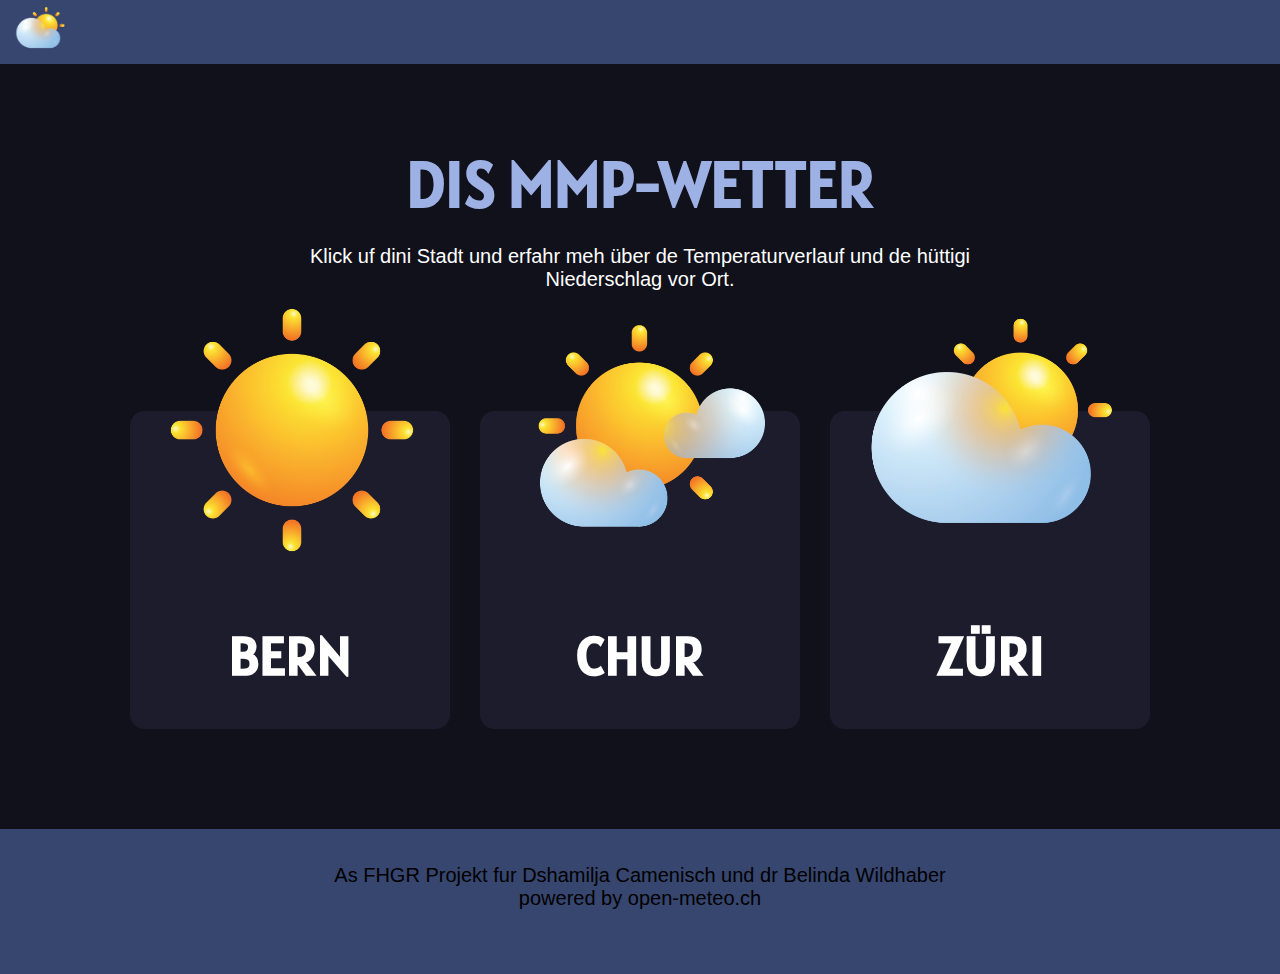
==== index.html @ 7a913421 "Finish Detail" ====
<!DOCTYPE html>
<html lang="en">

<head>
    <meta charset="UTF-8">
    <meta name="viewport" content="width=device-width, initial-scale=1.0">
    <title>Document</title>
    <link rel="stylesheet" href="css/style.css">
    <link rel="preconnect" href="https://fonts.googleapis.com">
    <link rel="preconnect" href="https://fonts.gstatic.com" crossorigin>
    <link href="https://fonts.googleapis.com/css2?family=Alatsi&display=swap" rel="stylesheet">
</head>

<body>
    <header>
        <div classs="menuline">
            <a href="index.html">
            <img src="links/wmo_3.png" class="menuicon" alt="Logo von der Website" width="60px" style="margin-left: 10px;">
            </a>
        </div>
    </header>
   
    <div class="hero">
        <div class="herotext">
            <h1>DIS MMP-WETTER</h1>
            <p class="text1">Klick uf dini Stadt und erfahr meh über de Temperaturverlauf
                und de hüttigi Niederschlag vor Ort.</p>
        </div>
  

        <div class="wetteranzeige">

        <a href="detail.html?city=Bern" class="box-link">
             <div class="box">
                <img src="links/wmo_1.png" id="iconBern" class="icon1">
                <div class="gradanzeige">
                    <p id="temperatureBern"></p>
                </div>
                <div class="ortanzeige">
                    <h2>BERN</h2>
                </div>
            </div>
        </a>

            <a href="detail.html?city=Chur" class="box-link">
            <div class="box">
                <img src="links/wmo_2.png" id="iconChur" class="icon2">
                <div class="gradanzeige">
                    <p id="temperatureChur"></p>
                </div>
                <div class="ortanzeige">
                    <h2>CHUR</h2>
                </div>
            </div>
            </a>

            <a href="detail.html?city=Züri" class="box-link">
            <div class="box">
                <img src="links/wmo_3.png" id="iconZuerich" class="icon3">
                <div class="gradanzeige">
                    <p id="temperatureZuerich"></p>
                </div>
                <div class="ortanzeige">
                    <h2>ZÜRI</h2>
                </div>
            </div>
            </a>
        </div>

    <footer>
        <p class="text2">As FHGR Projekt fur Dshamilja Camenisch und dr Belinda Wildhaber
            <br>
            powered by open-meteo.ch
        </p>
    </footer>
    <body>
        <script src="./scripts/currentWeatherView.js"></script>
    </body>
</body>

</html>
---- css/style.css ----
/*Farbcodebestimmung*/
:root {
    --black: #000000; /*für Schrift im Footer*/
    --dark-gray: #372e2e; /*weiss nicht für was, wird in Figma aufgelistet*/
    --background-blue: #11111b; /*für Hintergrund*/
    --box-blue: #1c1c2c; /*für Box im Hintergrund*/
    --header-blue: #37466f; /*für Header und Footer*/
    --light-blue: #9eb1e4; /*für Grad Zahl und Titelschrift*/
    --white: #FFFFFF; /*für Standort und Text unter dem Titel*/
}

header {
    width: 100%;
    background-color: var(--header-blue);
    margin: 0;
}

h1 {
    font-family: "Alatsi", sans-serif;
    font-size: 64px;
    /* font-weight: 400; bestimmt die dicke der Schrift */
    font-style: normal;
    color: var(--light-blue);
    margin-bottom: 10px;
}

body {
    background-color: var(--background-blue);
    margin: 0;
    padding: 0;
}

.text1 {
    font-family: "Inter", sans-serif;
    font-size: 20px;
    /*font-weight: 400;*/
    font-style: regular;
    color: var(--white);
}

.text2 {
    font-family: "Inter", sans-serif;
    font-size: 20px;
    /*font-weight: 400;*/
    font-style: regular;
    color: var(--black);
}

.gradanzeige p {
    font-family: "Alatsi", sans-serif;
    font-size: 96px;
    /* font-weight: 400; bestimmt die dicke der Schrift */
    font-style: normal;
    color: var(--light-blue);
    margin: 0;
    padding: 0;
}

.ortanzeige {
    font-family: "Alatsi", sans-serif;
    font-size: 36px;
    /* font-weight: 400; bestimmt die dicke der Schrift */
    font-style: normal;
    color: var(--white);
    line-height: 1;
}

div {
    display: block;
    unicode-bidi: isolate;
}

.menuline {
    width: 100%;
    background-color: var(--dark-blue);
    padding: 5px 5px 5px 10px;
    box-sizing: border-box;
}
.menuicon:hover {
    transform: scale(0.5);
    transition: transform 0.3s ease;
}

.hero {
    background-color: var(--gray-blue);
    padding-top: 4vh;
    text-align: center;
}

.herotext {
    margin: auto;
    max-width: 700px;
}

/*Anzeige Wetter, Temperatur, Standort*/
.wetteranzeige {
    display: grid;
    grid-template-columns: 320px 320px 320px;
    grid-gap:30px;
    justify-content: center;
}

.box {
    background: var(--box-blue);
    border-radius: 14px;
    border: 1px solid var(--box-blue);
    display: flex;
    align-items: center;
    justify-content: center;
    flex-direction: column;
    color: var(--white);
    margin-top: 100px;
    margin-bottom: 100px;
}

.box-link {
    text-decoration: none; /* Entferne die Unterstreichung */
    color: inherit; /* Verwende die Standardtextfarbe */
}

/*Icons Wetteranzeige*/
.icon1:hover {
    transform: scale(0.5);
    transition: transform 0.3s ease;
}
.icon1 {
    width: 80mm;
    height: 80mm;
    background-image: url(links/wmo_1.png);
    background-size: cover;
    background-repeat: no-repeat;
    margin-top: -130px;
}

.icon2 {
    width: 80mm;
    height: 80mm;
    background-image: url(links/wmo_2.png);
    background-size: cover;
    background-repeat: no-repeat;
    margin-top: -130px;
}
.icon2:hover {
    transform: scale(0.5);
    transition: transform 0.3s ease;
}

.icon3{
    width: 80mm;
    height: 80mm;
    background-image: url(links/wmo_3.png);
    background-size: cover;
    background-repeat: no-repeat;
    margin-top: -130px;
}
.icon3:hover {
    transform: scale(0.5);
    transition: transform 0.3s ease;
}

.chartbox {
    display: flex;
    justify-content: center;
    align-items: center;
    margin-bottom: 4vh;
}

footer {
    background-color: var(--header-blue);
    height: 12vh;
    min-height: 120px;
    text-align: center;
    padding: 15px 10px 10px 10px;
    bottom: 0;
}
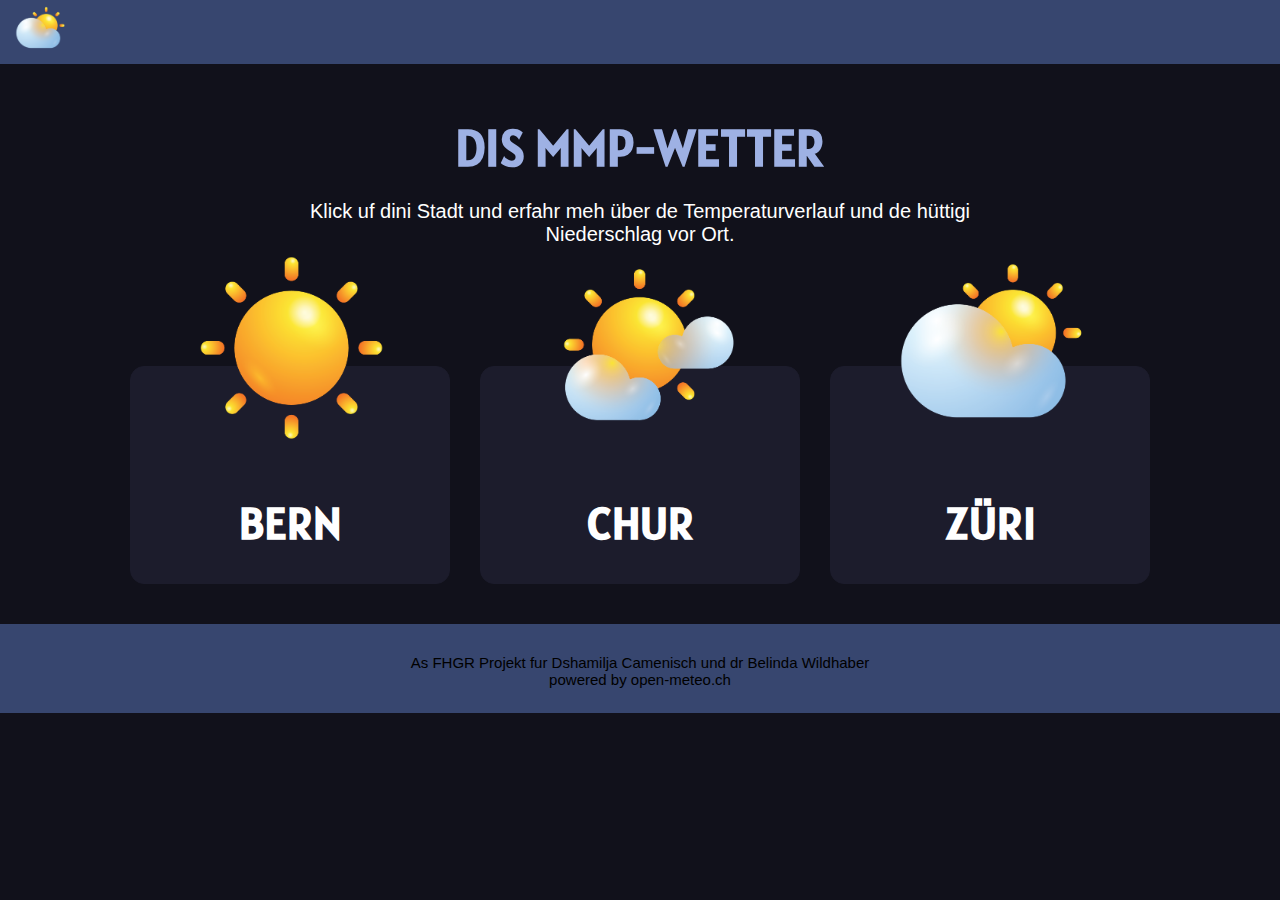
==== commit c0872e4f: "CSS Arbeit" ====
--- a/index.html
+++ b/index.html
@@ -73,7 +73,8 @@
             powered by open-meteo.ch
         </p>
     </footer>
-    <body>
+
+<body>
         <script src="./scripts/currentWeatherView.js"></script>
     </body>
 </body>
--- a/css/style.css
+++ b/css/style.css
@@ -17,7 +17,7 @@
 
 h1 {
     font-family: "Alatsi", sans-serif;
-    font-size: 64px;
+    font-size: 50px;
     /* font-weight: 400; bestimmt die dicke der Schrift */
     font-style: normal;
     color: var(--light-blue);
@@ -40,7 +40,7 @@
 
 .text2 {
     font-family: "Inter", sans-serif;
-    font-size: 20px;
+    font-size: 15px;
     /*font-weight: 400;*/
     font-style: regular;
     color: var(--black);
@@ -48,7 +48,7 @@
 
 .gradanzeige p {
     font-family: "Alatsi", sans-serif;
-    font-size: 96px;
+    font-size: 80px;
     /* font-weight: 400; bestimmt die dicke der Schrift */
     font-style: normal;
     color: var(--light-blue);
@@ -58,7 +58,7 @@
 
 .ortanzeige {
     font-family: "Alatsi", sans-serif;
-    font-size: 36px;
+    font-size: 30px;
     /* font-weight: 400; bestimmt die dicke der Schrift */
     font-style: normal;
     color: var(--white);
@@ -83,7 +83,7 @@
 
 .hero {
     background-color: var(--gray-blue);
-    padding-top: 4vh;
+    padding-top: 2vh;
     text-align: center;
 }
 
@@ -110,7 +110,7 @@
     flex-direction: column;
     color: var(--white);
     margin-top: 100px;
-    margin-bottom: 100px;
+    margin-bottom: 40px;
 }
 
 .box-link {
@@ -124,8 +124,8 @@
     transition: transform 0.3s ease;
 }
 .icon1 {
-    width: 80mm;
-    height: 80mm;
+    width: 60mm;
+    height: 60mm;
     background-image: url(links/wmo_1.png);
     background-size: cover;
     background-repeat: no-repeat;
@@ -133,8 +133,8 @@
 }
 
 .icon2 {
-    width: 80mm;
-    height: 80mm;
+    width: 60mm;
+    height: 60mm;
     background-image: url(links/wmo_2.png);
     background-size: cover;
     background-repeat: no-repeat;
@@ -146,8 +146,8 @@
 }
 
 .icon3{
-    width: 80mm;
-    height: 80mm;
+    width: 60mm;
+    height: 60mm;
     background-image: url(links/wmo_3.png);
     background-size: cover;
     background-repeat: no-repeat;
@@ -162,14 +162,39 @@
     display: flex;
     justify-content: center;
     align-items: center;
-    margin-bottom: 4vh;
-}
+    margin-bottom: 80px;
+    max-height: 60vh;
+}
+
+/*
+.details {
+    position:fixed;
+    bottom: 0 !important;
+    width: 100%;
+
+}
+*/
 
 footer {
     background-color: var(--header-blue);
-    height: 12vh;
-    min-height: 120px;
     text-align: center;
     padding: 15px 10px 10px 10px;
     bottom: 0;
-}+}
+
+@media (max-width:1024px){
+    .wetteranzeige{
+        display: block;
+    }
+    .box-link{
+        width: 320px;
+        margin: auto;
+        display: block;
+        position: relative;
+        top: 50px;
+    }
+    .text1{
+        padding: 0px 30px;
+    }
+
+}
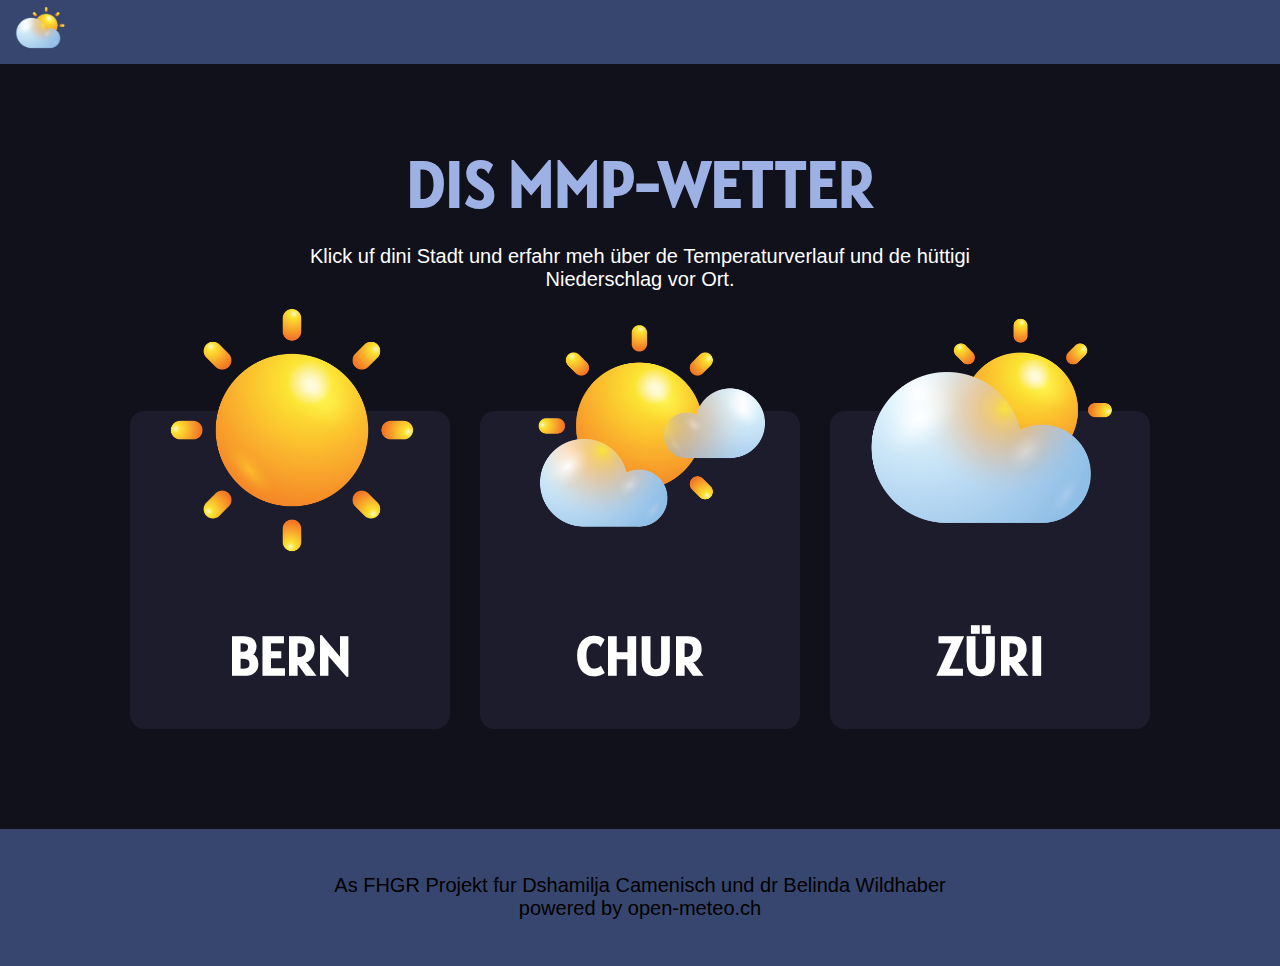
==== commit c1a064dc: "." ====
--- a/index.html
+++ b/index.html
@@ -27,7 +27,6 @@
                 und de hüttigi Niederschlag vor Ort.</p>
         </div>
   
-
         <div class="wetteranzeige">
 
         <a href="detail.html?city=Bern" class="box-link">
--- a/css/style.css
+++ b/css/style.css
@@ -17,7 +17,7 @@
 
 h1 {
     font-family: "Alatsi", sans-serif;
-    font-size: 50px;
+    font-size: 64px;
     /* font-weight: 400; bestimmt die dicke der Schrift */
     font-style: normal;
     color: var(--light-blue);
@@ -40,7 +40,7 @@
 
 .text2 {
     font-family: "Inter", sans-serif;
-    font-size: 15px;
+    font-size: 20px;
     /*font-weight: 400;*/
     font-style: regular;
     color: var(--black);
@@ -48,7 +48,7 @@
 
 .gradanzeige p {
     font-family: "Alatsi", sans-serif;
-    font-size: 80px;
+    font-size: 96px;
     /* font-weight: 400; bestimmt die dicke der Schrift */
     font-style: normal;
     color: var(--light-blue);
@@ -58,7 +58,7 @@
 
 .ortanzeige {
     font-family: "Alatsi", sans-serif;
-    font-size: 30px;
+    font-size: 36px;
     /* font-weight: 400; bestimmt die dicke der Schrift */
     font-style: normal;
     color: var(--white);
@@ -83,8 +83,9 @@
 
 .hero {
     background-color: var(--gray-blue);
-    padding-top: 2vh;
+    padding-top: 4vh;
     text-align: center;
+    min-height: 80%;
 }
 
 .herotext {
@@ -110,7 +111,7 @@
     flex-direction: column;
     color: var(--white);
     margin-top: 100px;
-    margin-bottom: 40px;
+    margin-bottom: 100px;
 }
 
 .box-link {
@@ -124,8 +125,8 @@
     transition: transform 0.3s ease;
 }
 .icon1 {
-    width: 60mm;
-    height: 60mm;
+    width: 80mm;
+    height: 80mm;
     background-image: url(links/wmo_1.png);
     background-size: cover;
     background-repeat: no-repeat;
@@ -133,8 +134,8 @@
 }
 
 .icon2 {
-    width: 60mm;
-    height: 60mm;
+    width: 80mm;
+    height: 80mm;
     background-image: url(links/wmo_2.png);
     background-size: cover;
     background-repeat: no-repeat;
@@ -146,8 +147,8 @@
 }
 
 .icon3{
-    width: 60mm;
-    height: 60mm;
+    width: 80mm;
+    height: 80mm;
     background-image: url(links/wmo_3.png);
     background-size: cover;
     background-repeat: no-repeat;
@@ -162,24 +163,24 @@
     display: flex;
     justify-content: center;
     align-items: center;
-    margin-bottom: 80px;
-    max-height: 60vh;
-}
-
-/*
-.details {
-    position:fixed;
-    bottom: 0 !important;
-    width: 100%;
-
-}
-*/
+    margin-bottom: 4vh;
+}
 
 footer {
     background-color: var(--header-blue);
     text-align: center;
-    padding: 15px 10px 10px 10px;
+    padding: 2% 0%;
     bottom: 0;
+}
+
+.detailfooter {
+    /* position: absolute; */
+    left: 0;
+    bottom: 0;
+    background-color: var(--header-blue);
+    text-align: center;
+    width: 100%;
+    padding: 2% 0%
 }
 
 @media (max-width:1024px){
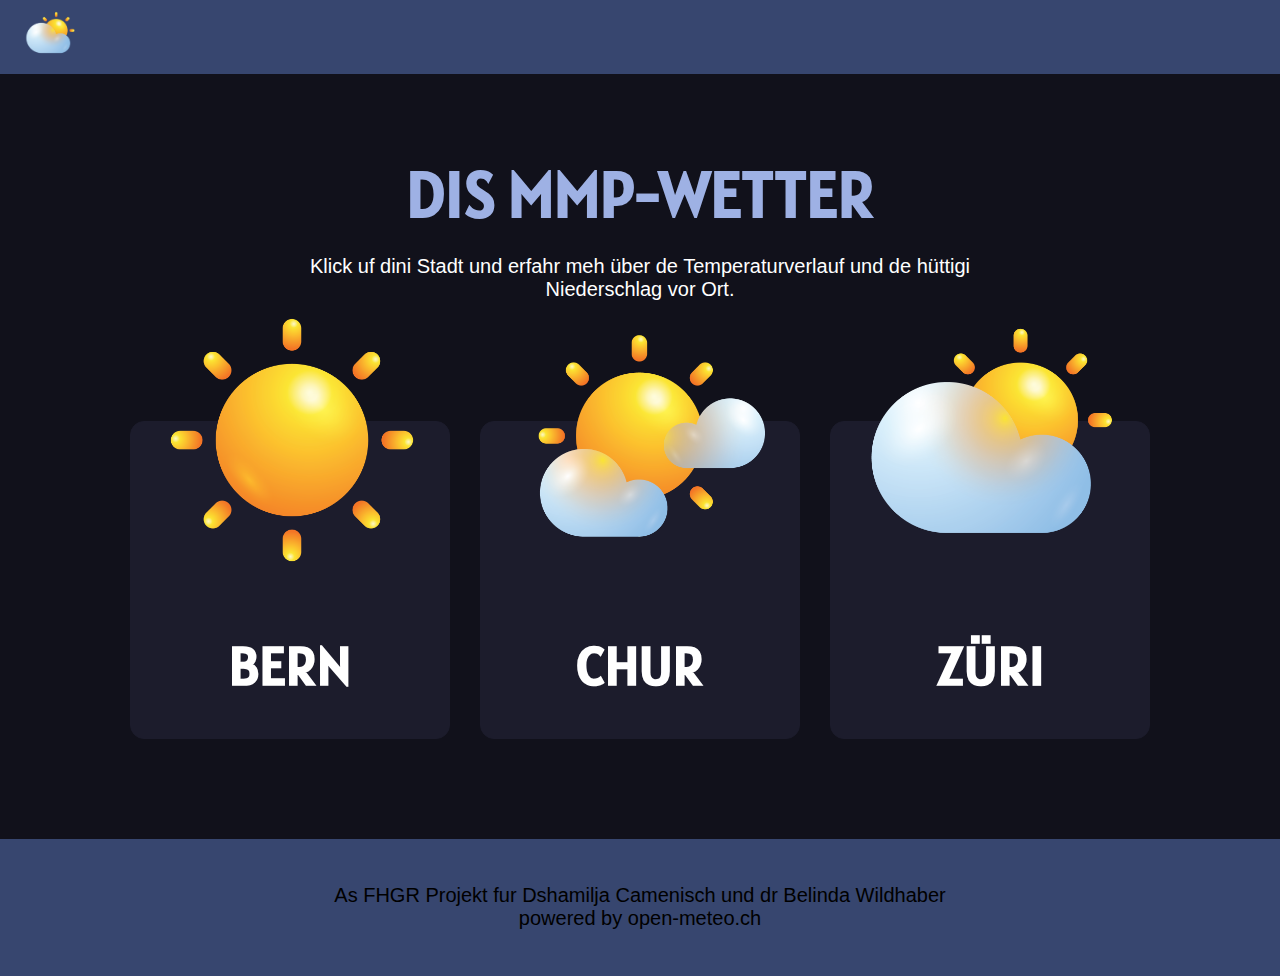
==== commit 7b893ca6: "Diverses" ====
--- a/index.html
+++ b/index.html
@@ -13,7 +13,7 @@
 
 <body>
     <header>
-        <div classs="menuline">
+        <div class="menuline">
             <a href="index.html">
             <img src="links/wmo_3.png" class="menuicon" alt="Logo von der Website" width="60px" style="margin-left: 10px;">
             </a>
@@ -38,10 +38,10 @@
                 <div class="ortanzeige">
                     <h2>BERN</h2>
                 </div>
-            </div>
+        </div>
         </a>
 
-            <a href="detail.html?city=Chur" class="box-link">
+        <a href="detail.html?city=Chur" class="box-link">
             <div class="box">
                 <img src="links/wmo_2.png" id="iconChur" class="icon2">
                 <div class="gradanzeige">
@@ -51,9 +51,9 @@
                     <h2>CHUR</h2>
                 </div>
             </div>
-            </a>
+        </a>
 
-            <a href="detail.html?city=Züri" class="box-link">
+        <a href="detail.html?city=Züri" class="box-link">
             <div class="box">
                 <img src="links/wmo_3.png" id="iconZuerich" class="icon3">
                 <div class="gradanzeige">
@@ -63,15 +63,16 @@
                     <h2>ZÜRI</h2>
                 </div>
             </div>
-            </a>
+        </a>
         </div>
+    </div>
 
-    <footer>
-        <p class="text2">As FHGR Projekt fur Dshamilja Camenisch und dr Belinda Wildhaber
-            <br>
-            powered by open-meteo.ch
-        </p>
-    </footer>
+    <div class="detailfooter">
+            <p class="text2">As FHGR Projekt fur Dshamilja Camenisch und dr Belinda Wildhaber
+                <br>
+                powered by open-meteo.ch
+            </p>
+    </div>
 
 <body>
         <script src="./scripts/currentWeatherView.js"></script>
--- a/css/style.css
+++ b/css/style.css
@@ -69,18 +69,19 @@
     display: block;
     unicode-bidi: isolate;
 }
-
+/*Header*/
 .menuline {
     width: 100%;
     background-color: var(--dark-blue);
     padding: 5px 5px 5px 10px;
     box-sizing: border-box;
 }
+
 .menuicon:hover {
-    transform: scale(0.5);
-    transition: transform 0.3s ease;
-}
-
+    transform: scale(0.5) translateY(-5px); /* Adjust scale and translateY for smoother effect */
+}
+
+/*Mittelteil*/
 .hero {
     background-color: var(--gray-blue);
     padding-top: 4vh;
@@ -120,10 +121,6 @@
 }
 
 /*Icons Wetteranzeige*/
-.icon1:hover {
-    transform: scale(0.5);
-    transition: transform 0.3s ease;
-}
 .icon1 {
     width: 80mm;
     height: 80mm;
@@ -133,6 +130,10 @@
     margin-top: -130px;
 }
 
+.icon1:hover {
+    transform: scale(0.5) translateY(-5px); /* Adjust scale and translateY for smoother effect */
+}
+
 .icon2 {
     width: 80mm;
     height: 80mm;
@@ -142,8 +143,7 @@
     margin-top: -130px;
 }
 .icon2:hover {
-    transform: scale(0.5);
-    transition: transform 0.3s ease;
+    transform: scale(0.5) translateY(-5px); /* Adjust scale and translateY for smoother effect */
 }
 
 .icon3{
@@ -155,10 +155,39 @@
     margin-top: -130px;
 }
 .icon3:hover {
-    transform: scale(0.5);
-    transition: transform 0.3s ease;
-}
-
+    transform: scale(0.5) translateY(-5px); /* Adjust scale and translateY for smoother effect */
+}
+
+/*Filterbuttons Chart */
+.buttons {
+    width: fit-content;
+    margin: auto;
+    margin-top: 50px;
+    margin-bottom: 40px;
+}
+
+.timeBtn {
+    background-color: var(--light-blue);
+    padding: 6px 20px;
+    border-radius: 5px;
+    cursor: pointer;
+    margin-right: 10px;
+    display: inline-block;
+    border: none; /* Remove any border */
+    outline: none; /* Remove any outline */
+    box-shadow: none; /* Remove any box-shadow */
+}
+
+.timeBtn:focus {
+    background-color: var(--white); /* Change the background color for the focused button */
+}
+
+.timeBtn:hover {
+    background-color: var(--white);
+    filter: drop-shadow(3px 3px 5px #000000a0);
+}
+
+/*Chart*/
 .chartbox {
     display: flex;
     justify-content: center;
@@ -166,13 +195,7 @@
     margin-bottom: 4vh;
 }
 
-footer {
-    background-color: var(--header-blue);
-    text-align: center;
-    padding: 2% 0%;
-    bottom: 0;
-}
-
+/*Divfooter*/
 .detailfooter {
     /* position: absolute; */
     left: 0;
@@ -184,18 +207,33 @@
 }
 
 @media (max-width:1024px){
-    .wetteranzeige{
-        display: block;
-    }
-    .box-link{
-        width: 320px;
-        margin: auto;
-        display: block;
-        position: relative;
-        top: 50px;
-    }
+ 
+    .wetteranzeige {
+        display: flex;
+        overflow-x: auto;
+        grid-gap: 20px;
+        scroll-snap-type: x mandatory;
+    }
+    
+    .box {
+        flex: 1 0 30%;
+        scroll-snap-align: center;
+
+    }
+    
     .text1{
         padding: 0px 30px;
     }
 
-}
+    .text2{
+        font-size: 15px;
+        padding: 2% 2%;
+    }
+
+    .timeBtn {
+        font-size: 14px;
+        padding: 4px 15px;
+        margin-right: 5px; /* Adjust margin right for smaller screens */
+    }
+
+}
